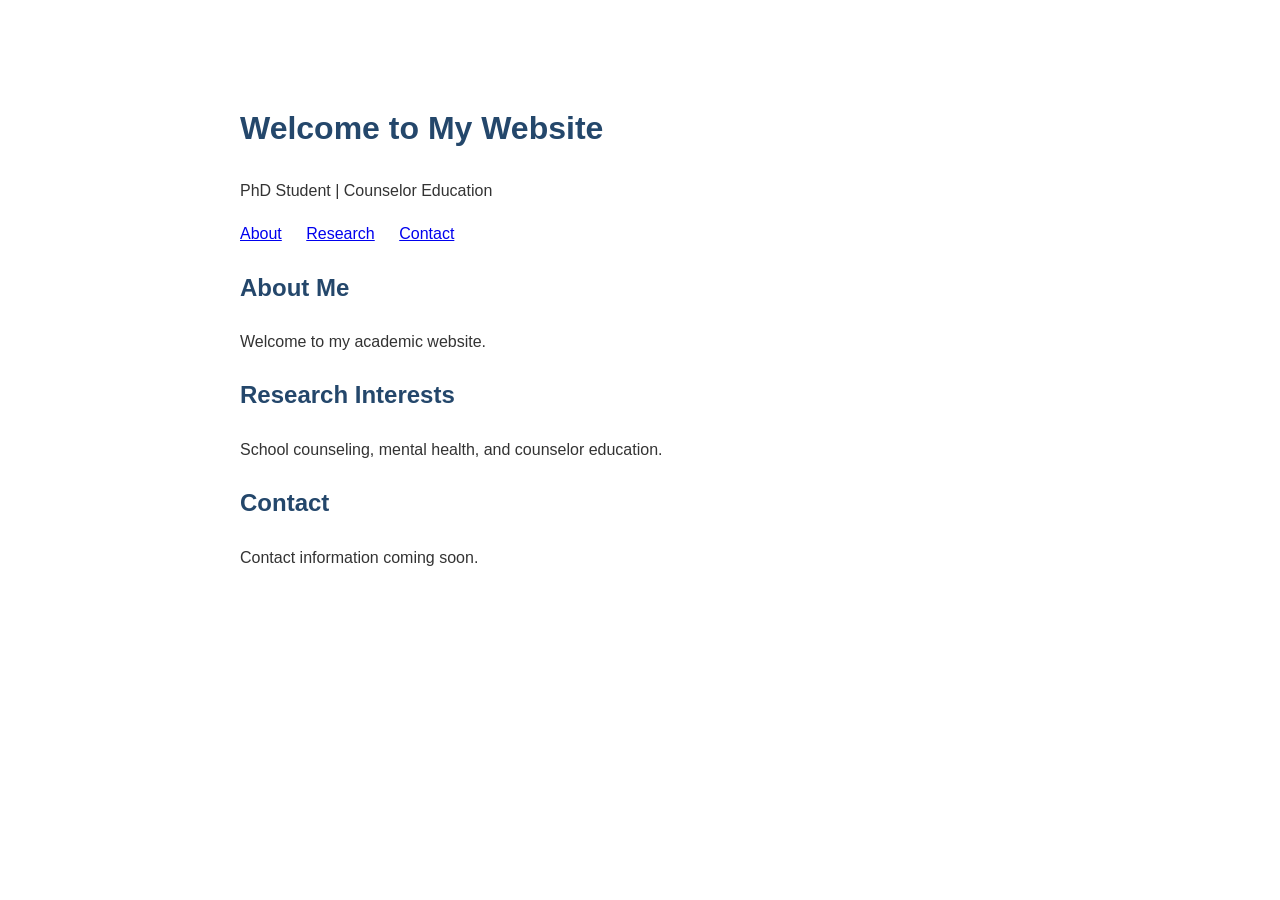
==== index.html @ 7ed2fcdf "Add initial HTML structure for academic website" ====
<!DOCTYPE html>
<html lang="en">
<head>
  <meta charset="UTF-8">
  <meta name="viewport" content="width=device-width, initial-scale=1">
  <title>My Academic Website</title>
  <style>
    body {
      font-family: Arial, sans-serif;
      max-width: 800px;
      margin: 60px auto;
      padding: 20px;
      line-height: 1.7;
      color: #333;
    }
    h1, h2 { color: #24476b; }
    nav a { margin-right: 20px; }
  </style>
</head>
<body>
  <h1>Welcome to My Website</h1>
  <p>PhD Student | Counselor Education</p>

  <nav>
    <a href="#about">About</a>
    <a href="#research">Research</a>
    <a href="#contact">Contact</a>
  </nav>

  <h2 id="about">About Me</h2>
  <p>Welcome to my academic website.</p>

  <h2 id="research">Research Interests</h2>
  <p>School counseling, mental health,
     and counselor education.</p>

  <h2 id="contact">Contact</h2>
  <p>Contact information coming soon.</p>
</body>
</html>
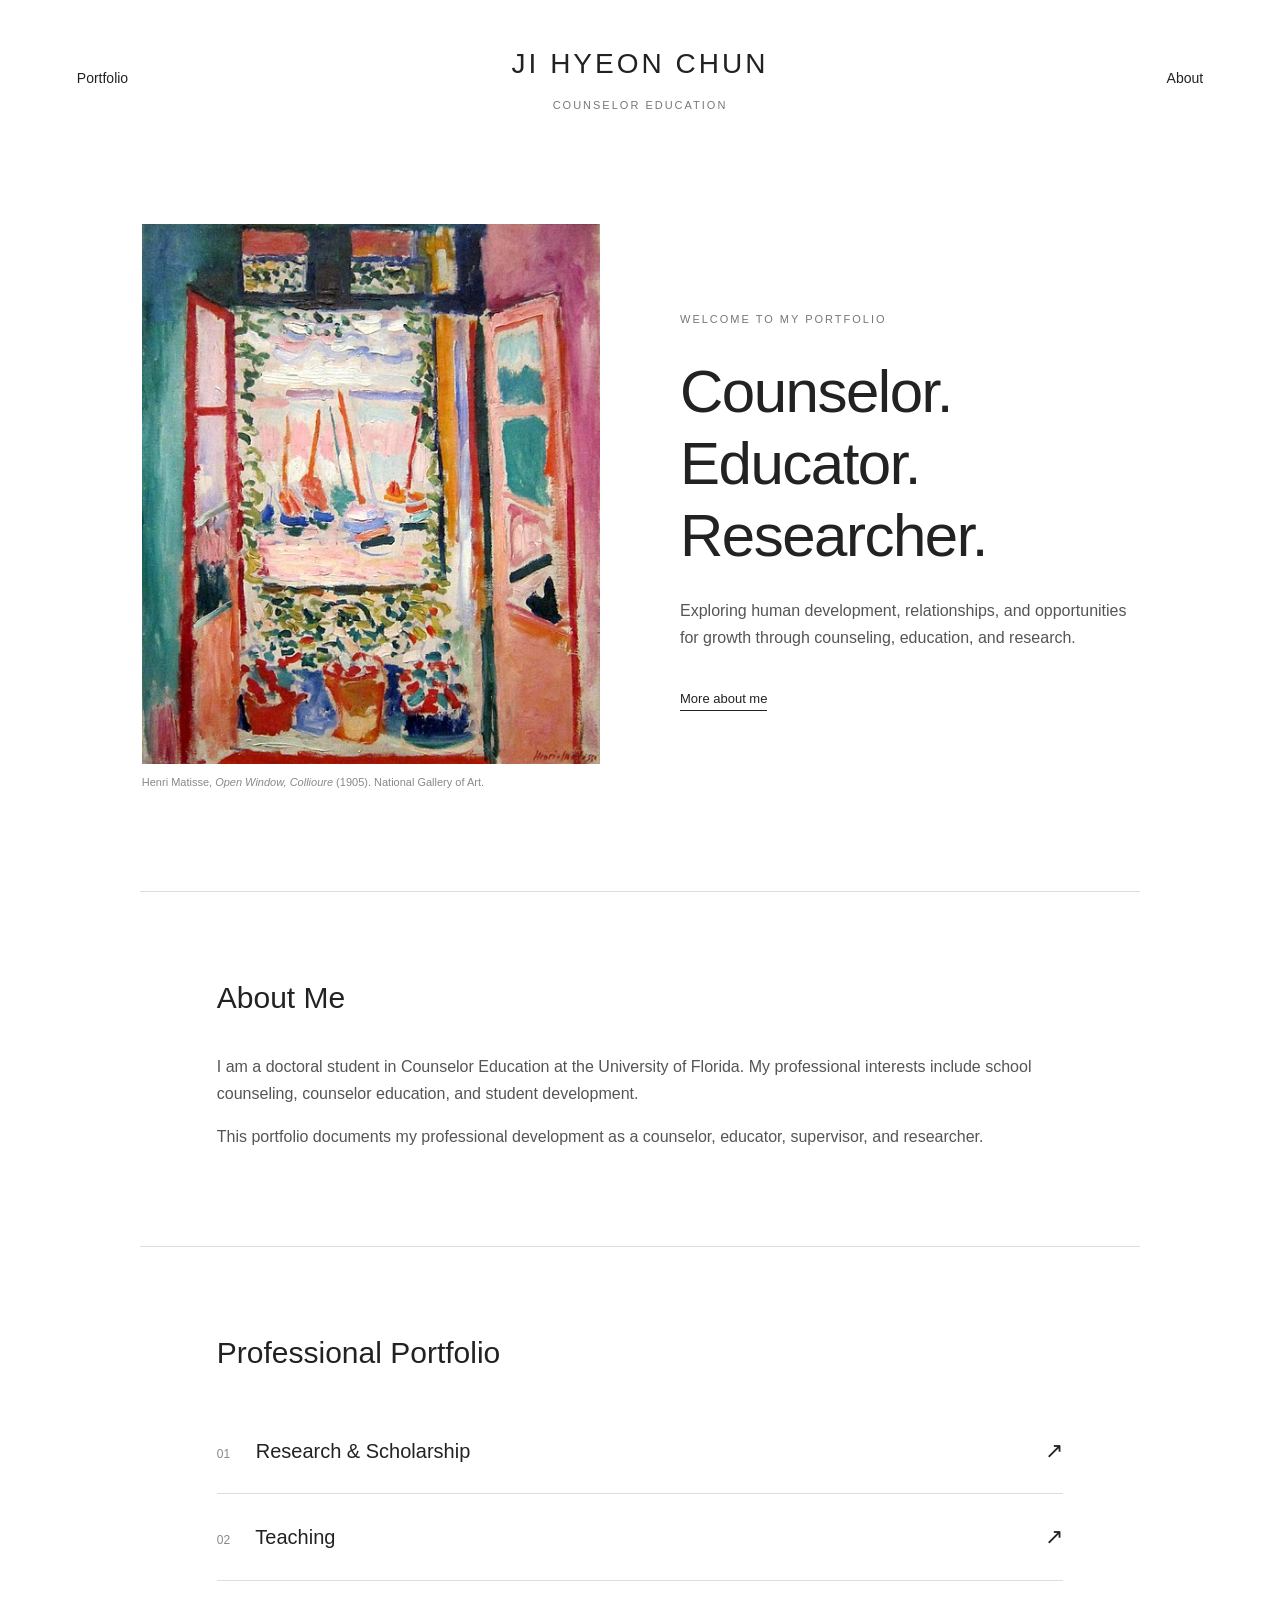
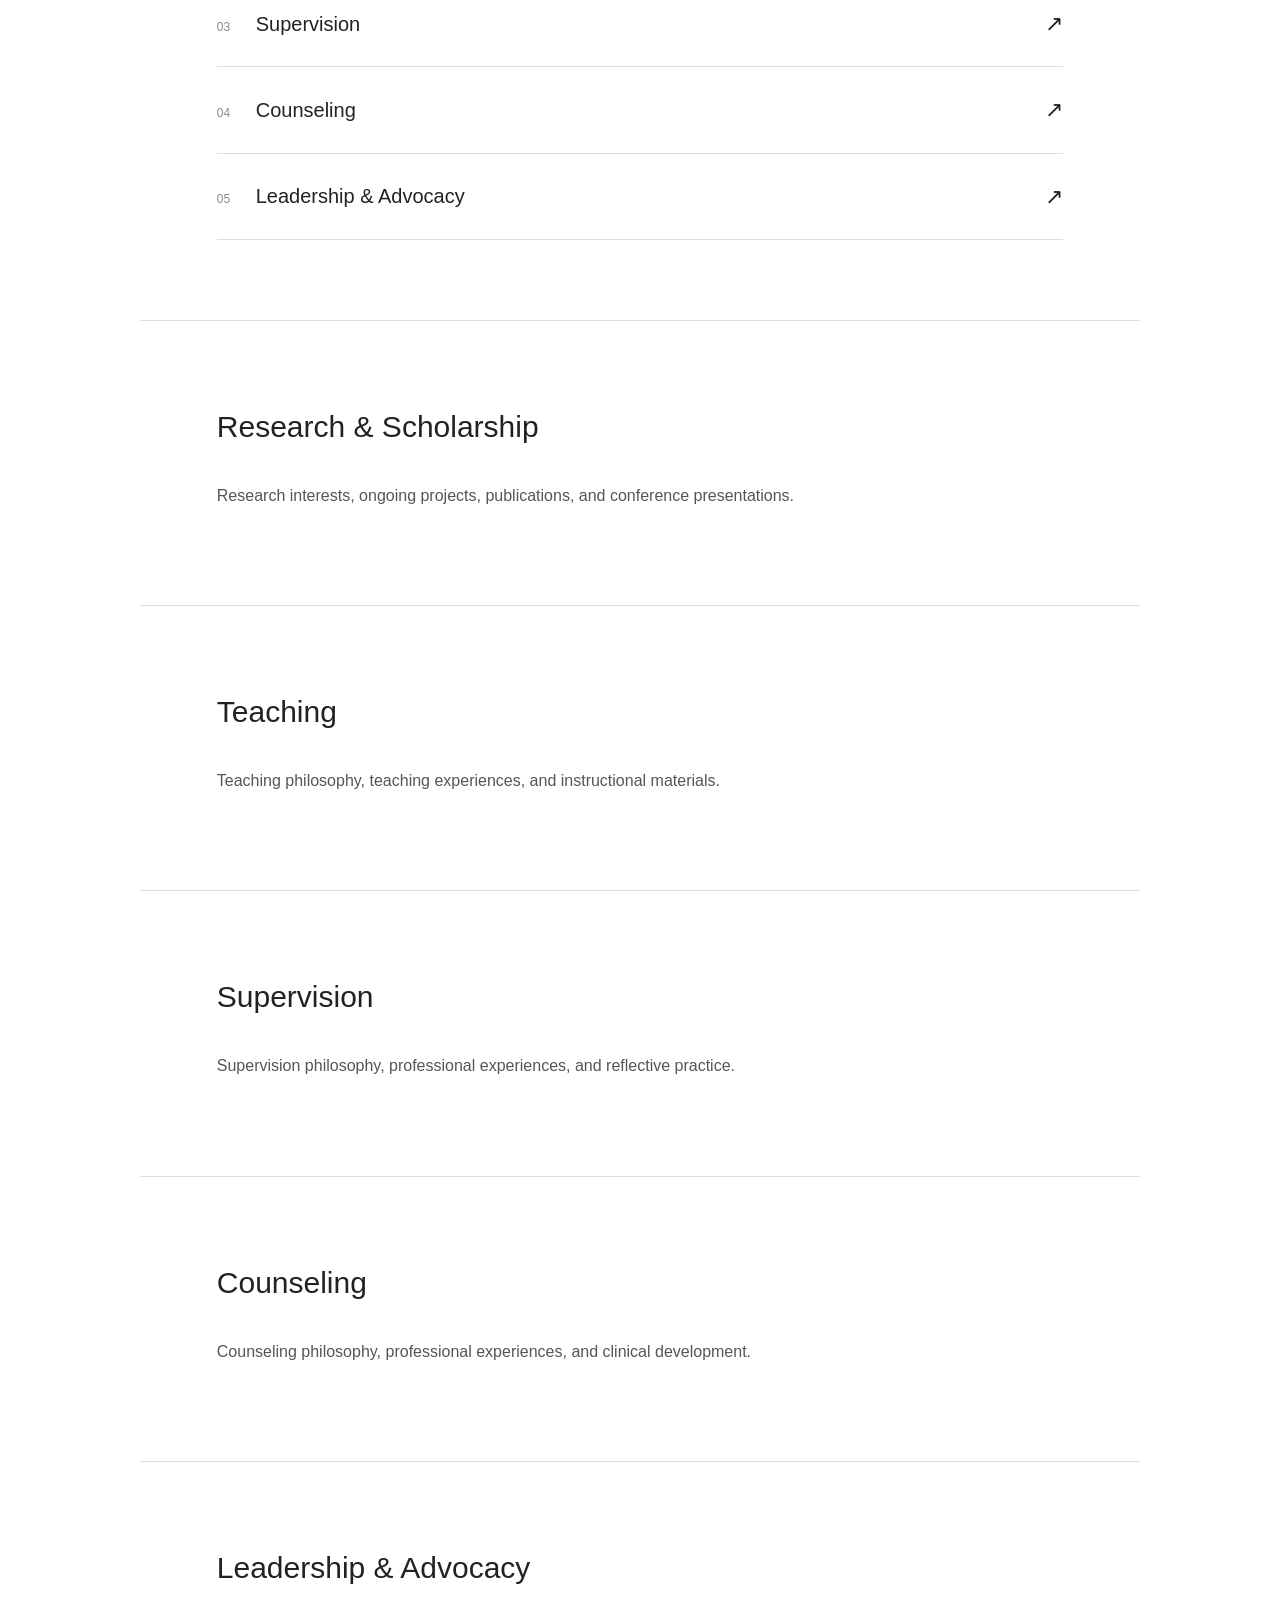
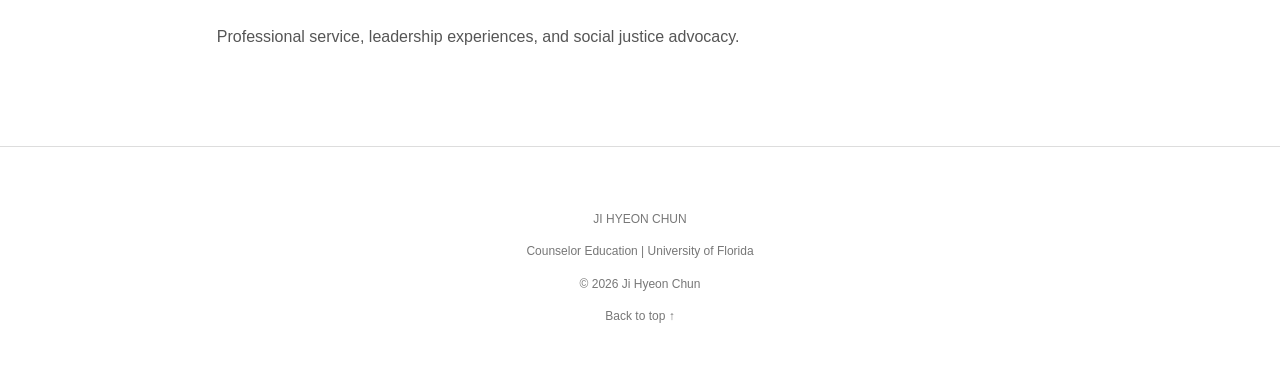
==== commit 50e99e11: "Revise index.html for professional portfolio layout Updated the HTML structure and styles for a prof" ====
--- a/index.html
+++ b/index.html
@@ -2,40 +2,467 @@
 <!DOCTYPE html>
 <html lang="en">
 <head>
-  <meta charset="UTF-8">
-  <meta name="viewport" content="width=device-width, initial-scale=1">
-  <title>My Academic Website</title>
-  <style>
-    body {
-      font-family: Arial, sans-serif;
-      max-width: 800px;
-      margin: 60px auto;
-      padding: 20px;
-      line-height: 1.7;
-      color: #333;
-    }
-    h1, h2 { color: #24476b; }
-    nav a { margin-right: 20px; }
-  </style>
+    <meta charset="UTF-8">
+    <meta name="viewport" content="width=device-width, initial-scale=1.0">
+
+    <title>Ji Hyeon Chun | Professional Portfolio</title>
+
+    <style>
+
+        /* General settings */
+
+        * {
+            box-sizing: border-box;
+        }
+
+        html {
+            scroll-behavior: smooth;
+        }
+
+        body {
+            margin: 0;
+            background-color: #ffffff;
+            color: #222222;
+            font-family: Arial, Helvetica, sans-serif;
+            line-height: 1.7;
+        }
+
+        a {
+            color: inherit;
+            text-decoration: none;
+        }
+
+        a:hover {
+            opacity: 0.6;
+        }
+
+        /* Header */
+
+        header {
+            padding: 40px 6%;
+            display: grid;
+            grid-template-columns: 1fr 3fr 1fr;
+            align-items: center;
+        }
+
+        .site-name {
+            text-align: center;
+        }
+
+        .site-name h1 {
+            font-size: 28px;
+            font-weight: 400;
+            letter-spacing: 3px;
+            margin: 0;
+        }
+
+        .site-name p {
+            font-size: 11px;
+            letter-spacing: 2px;
+            color: #777777;
+            margin: 8px 0 0;
+        }
+
+        .nav-left {
+            text-align: left;
+        }
+
+        .nav-right {
+            text-align: right;
+        }
+
+        header a {
+            font-size: 14px;
+        }
+
+        /* Main introduction */
+
+        .hero {
+            max-width: 1150px;
+            margin: 70px auto 100px;
+            padding: 0 6%;
+            display: grid;
+            grid-template-columns: 1fr 1fr;
+            gap: 80px;
+            align-items: center;
+        }
+
+        .artwork {
+            margin: 0;
+        }
+
+        .artwork img {
+            display: block;
+            width: 100%;
+            height: auto;
+        }
+
+        .art-credit {
+            font-size: 11px;
+            color: #888888;
+            margin-top: 10px;
+            line-height: 1.5;
+        }
+
+        .intro-label {
+            font-size: 11px;
+            letter-spacing: 2px;
+            color: #777777;
+        }
+
+        .hero-text h2 {
+            font-size: clamp(36px, 5vw, 60px);
+            font-weight: 400;
+            line-height: 1.2;
+            letter-spacing: -1.5px;
+            margin: 25px 0;
+        }
+
+        .hero-text p {
+            font-size: 16px;
+            color: #555555;
+        }
+
+        .text-link {
+            display: inline-block;
+            margin-top: 20px;
+            font-size: 13px;
+            border-bottom: 1px solid #222222;
+        }
+
+        /* General sections */
+
+        .section {
+            max-width: 1000px;
+            margin: 0 auto;
+            padding: 80px 6%;
+            border-top: 1px solid #dddddd;
+        }
+
+        .section h2 {
+            font-size: 30px;
+            font-weight: 400;
+            margin-top: 0;
+            margin-bottom: 30px;
+        }
+
+        .section p {
+            font-size: 16px;
+            color: #555555;
+        }
+
+        /* Portfolio navigation */
+
+        .portfolio-item {
+            display: flex;
+            justify-content: space-between;
+            align-items: center;
+            padding: 24px 0;
+            border-bottom: 1px solid #dddddd;
+            font-size: 20px;
+            transition: padding 0.2s;
+        }
+
+        .portfolio-item:hover {
+            padding-left: 12px;
+        }
+
+        .number {
+            font-size: 12px;
+            color: #888888;
+            margin-right: 20px;
+        }
+
+        .arrow {
+            font-size: 22px;
+        }
+
+        /* Footer */
+
+        footer {
+            border-top: 1px solid #dddddd;
+            padding: 50px 6%;
+            text-align: center;
+            font-size: 12px;
+            color: #777777;
+        }
+
+        /* Mobile layout */
+
+        @media (max-width: 700px) {
+
+            header {
+                padding: 25px 5%;
+            }
+
+            .site-name h1 {
+                font-size: 18px;
+                letter-spacing: 1px;
+            }
+
+            .site-name p {
+                font-size: 9px;
+                letter-spacing: 1px;
+            }
+
+            header a {
+                font-size: 12px;
+            }
+
+            .hero {
+                grid-template-columns: 1fr;
+                gap: 35px;
+                margin: 30px auto 60px;
+                padding: 0 8%;
+            }
+
+            .hero-text h2 {
+                font-size: 42px;
+            }
+
+            .section {
+                padding: 50px 8%;
+            }
+
+            .portfolio-item {
+                font-size: 16px;
+            }
+
+        }
+
+    </style>
 </head>
+
 <body>
-  <h1>Welcome to My Website</h1>
-  <p>PhD Student | Counselor Education</p>
-
-  <nav>
-    <a href="#about">About</a>
-    <a href="#research">Research</a>
-    <a href="#contact">Contact</a>
-  </nav>
-
-  <h2 id="about">About Me</h2>
-  <p>Welcome to my academic website.</p>
-
-  <h2 id="research">Research Interests</h2>
-  <p>School counseling, mental health,
-     and counselor education.</p>
-
-  <h2 id="contact">Contact</h2>
-  <p>Contact information coming soon.</p>
+
+    <!-- Header -->
+
+    <header>
+
+        <nav class="nav-left">
+            <a href="#portfolio">Portfolio</a>
+        </nav>
+
+        <div class="site-name">
+            <h1>JI HYEON CHUN</h1>
+            <p>COUNSELOR EDUCATION</p>
+        </div>
+
+        <nav class="nav-right">
+            <a href="#about">About</a>
+        </nav>
+
+    </header>
+
+
+    <!-- Main introduction -->
+
+    <main>
+
+        <section class="hero">
+
+            <figure class="artwork">
+
+                <img
+                    src="cover.jpg"
+                    alt="Open Window, Collioure by Henri Matisse"
+                >
+
+                <figcaption class="art-credit">
+                    Henri Matisse,
+                    <i>Open Window, Collioure</i> (1905).
+                    National Gallery of Art.
+                </figcaption>
+
+            </figure>
+
+            <div class="hero-text">
+
+                <span class="intro-label">
+                    WELCOME TO MY PORTFOLIO
+                </span>
+
+                <h2>
+                    Counselor.<br>
+                    Educator.<br>
+                    Researcher.
+                </h2>
+
+                <p>
+                    Exploring human development,
+                    relationships, and opportunities
+                    for growth through counseling,
+                    education, and research.
+                </p>
+
+                <a class="text-link" href="#about">
+                    More about me
+                </a>
+
+            </div>
+
+        </section>
+
+
+        <!-- About -->
+
+        <section class="section" id="about">
+
+            <h2>About Me</h2>
+
+            <p>
+                I am a doctoral student in Counselor
+                Education at the University of Florida.
+                My professional interests include school
+                counseling, counselor education, and
+                student development.
+            </p>
+
+            <p>
+                This portfolio documents my professional
+                development as a counselor, educator,
+                supervisor, and researcher.
+            </p>
+
+        </section>
+
+
+        <!-- Portfolio menu -->
+
+        <section class="section" id="portfolio">
+
+            <h2>Professional Portfolio</h2>
+
+            <a class="portfolio-item" href="#research">
+                <span>
+                    <span class="number">01</span>
+                    Research &amp; Scholarship
+                </span>
+                <span class="arrow">↗</span>
+            </a>
+
+            <a class="portfolio-item" href="#teaching">
+                <span>
+                    <span class="number">02</span>
+                    Teaching
+                </span>
+                <span class="arrow">↗</span>
+            </a>
+
+            <a class="portfolio-item" href="#supervision">
+                <span>
+                    <span class="number">03</span>
+                    Supervision
+                </span>
+                <span class="arrow">↗</span>
+            </a>
+
+            <a class="portfolio-item" href="#counseling">
+                <span>
+                    <span class="number">04</span>
+                    Counseling
+                </span>
+                <span class="arrow">↗</span>
+            </a>
+
+            <a class="portfolio-item" href="#leadership">
+                <span>
+                    <span class="number">05</span>
+                    Leadership &amp; Advocacy
+                </span>
+                <span class="arrow">↗</span>
+            </a>
+
+        </section>
+
+
+        <!-- Research -->
+
+        <section class="section" id="research">
+
+            <h2>Research &amp; Scholarship</h2>
+
+            <p>
+                Research interests, ongoing projects,
+                publications, and conference presentations.
+            </p>
+
+        </section>
+
+
+        <!-- Teaching -->
+
+        <section class="section" id="teaching">
+
+            <h2>Teaching</h2>
+
+            <p>
+                Teaching philosophy, teaching experiences,
+                and instructional materials.
+            </p>
+
+        </section>
+
+
+        <!-- Supervision -->
+
+        <section class="section" id="supervision">
+
+            <h2>Supervision</h2>
+
+            <p>
+                Supervision philosophy, professional
+                experiences, and reflective practice.
+            </p>
+
+        </section>
+
+
+        <!-- Counseling -->
+
+        <section class="section" id="counseling">
+
+            <h2>Counseling</h2>
+
+            <p>
+                Counseling philosophy, professional
+                experiences, and clinical development.
+            </p>
+
+        </section>
+
+
+        <!-- Leadership and Advocacy -->
+
+        <section class="section" id="leadership">
+
+            <h2>Leadership &amp; Advocacy</h2>
+
+            <p>
+                Professional service, leadership experiences,
+                and social justice advocacy.
+            </p>
+
+        </section>
+
+    </main>
+
+
+    <!-- Footer -->
+
+    <footer>
+
+        <p>JI HYEON CHUN</p>
+
+        <p>
+            Counselor Education | University of Florida
+        </p>
+
+        <p>&copy; 2026 Ji Hyeon Chun</p>
+
+        <a href="#">Back to top ↑</a>
+
+    </footer>
+
 </body>
 </html>
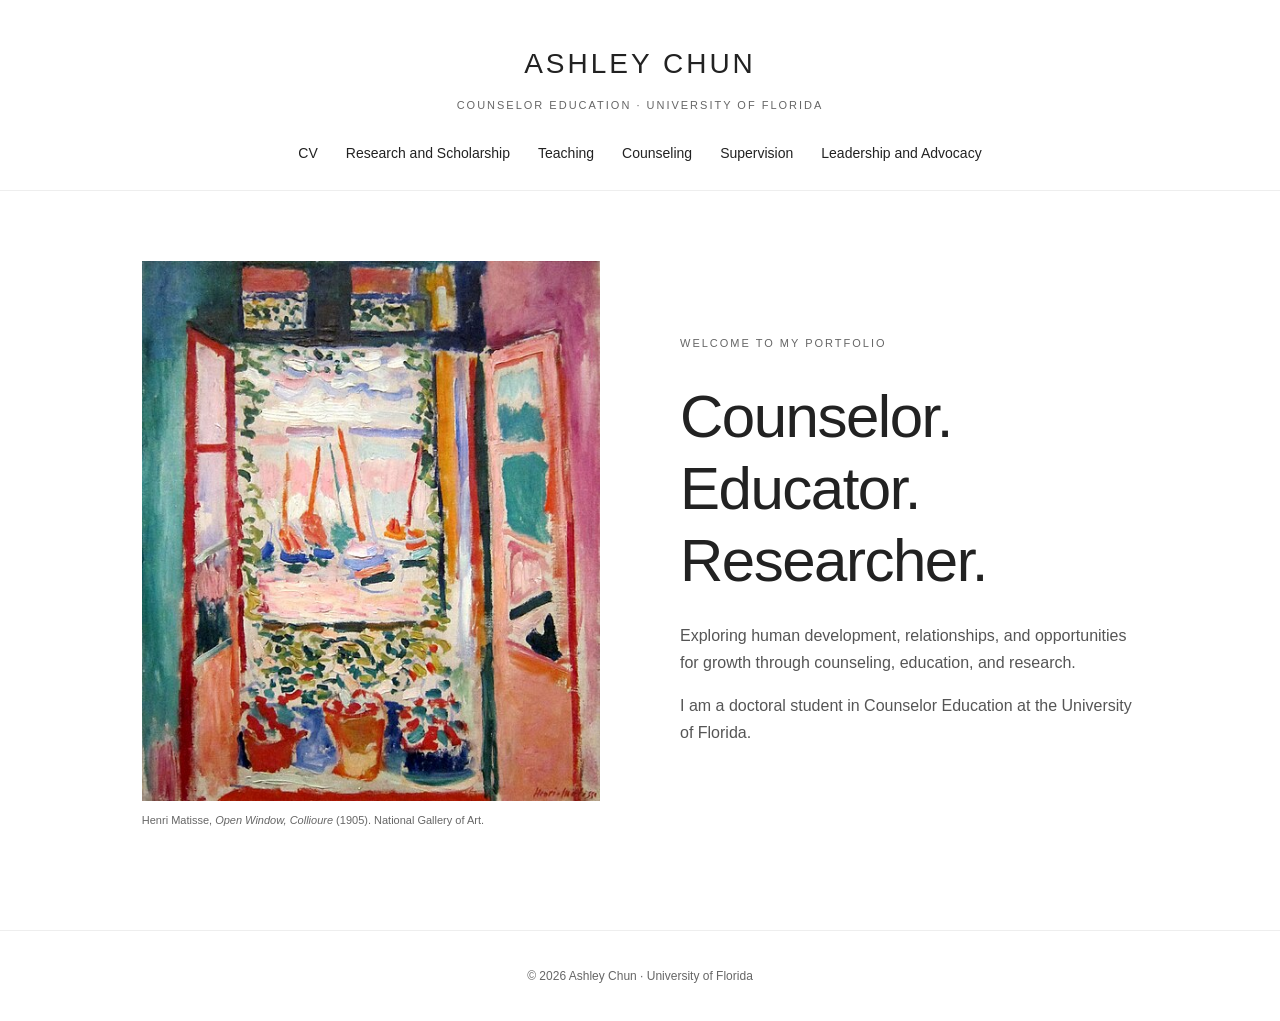
==== commit c0306f8c: "Add files via upload" ====
--- a/index.html
+++ b/index.html
@@ -1,468 +1,10 @@
-
 <!DOCTYPE html>
-<html lang="en">
-<head>
-    <meta charset="UTF-8">
-    <meta name="viewport" content="width=device-width, initial-scale=1.0">
-
-    <title>Ji Hyeon Chun | Professional Portfolio</title>
-
-    <style>
-
-        /* General settings */
-
-        * {
-            box-sizing: border-box;
-        }
-
-        html {
-            scroll-behavior: smooth;
-        }
-
-        body {
-            margin: 0;
-            background-color: #ffffff;
-            color: #222222;
-            font-family: Arial, Helvetica, sans-serif;
-            line-height: 1.7;
-        }
-
-        a {
-            color: inherit;
-            text-decoration: none;
-        }
-
-        a:hover {
-            opacity: 0.6;
-        }
-
-        /* Header */
-
-        header {
-            padding: 40px 6%;
-            display: grid;
-            grid-template-columns: 1fr 3fr 1fr;
-            align-items: center;
-        }
-
-        .site-name {
-            text-align: center;
-        }
-
-        .site-name h1 {
-            font-size: 28px;
-            font-weight: 400;
-            letter-spacing: 3px;
-            margin: 0;
-        }
-
-        .site-name p {
-            font-size: 11px;
-            letter-spacing: 2px;
-            color: #777777;
-            margin: 8px 0 0;
-        }
-
-        .nav-left {
-            text-align: left;
-        }
-
-        .nav-right {
-            text-align: right;
-        }
-
-        header a {
-            font-size: 14px;
-        }
-
-        /* Main introduction */
-
-        .hero {
-            max-width: 1150px;
-            margin: 70px auto 100px;
-            padding: 0 6%;
-            display: grid;
-            grid-template-columns: 1fr 1fr;
-            gap: 80px;
-            align-items: center;
-        }
-
-        .artwork {
-            margin: 0;
-        }
-
-        .artwork img {
-            display: block;
-            width: 100%;
-            height: auto;
-        }
-
-        .art-credit {
-            font-size: 11px;
-            color: #888888;
-            margin-top: 10px;
-            line-height: 1.5;
-        }
-
-        .intro-label {
-            font-size: 11px;
-            letter-spacing: 2px;
-            color: #777777;
-        }
-
-        .hero-text h2 {
-            font-size: clamp(36px, 5vw, 60px);
-            font-weight: 400;
-            line-height: 1.2;
-            letter-spacing: -1.5px;
-            margin: 25px 0;
-        }
-
-        .hero-text p {
-            font-size: 16px;
-            color: #555555;
-        }
-
-        .text-link {
-            display: inline-block;
-            margin-top: 20px;
-            font-size: 13px;
-            border-bottom: 1px solid #222222;
-        }
-
-        /* General sections */
-
-        .section {
-            max-width: 1000px;
-            margin: 0 auto;
-            padding: 80px 6%;
-            border-top: 1px solid #dddddd;
-        }
-
-        .section h2 {
-            font-size: 30px;
-            font-weight: 400;
-            margin-top: 0;
-            margin-bottom: 30px;
-        }
-
-        .section p {
-            font-size: 16px;
-            color: #555555;
-        }
-
-        /* Portfolio navigation */
-
-        .portfolio-item {
-            display: flex;
-            justify-content: space-between;
-            align-items: center;
-            padding: 24px 0;
-            border-bottom: 1px solid #dddddd;
-            font-size: 20px;
-            transition: padding 0.2s;
-        }
-
-        .portfolio-item:hover {
-            padding-left: 12px;
-        }
-
-        .number {
-            font-size: 12px;
-            color: #888888;
-            margin-right: 20px;
-        }
-
-        .arrow {
-            font-size: 22px;
-        }
-
-        /* Footer */
-
-        footer {
-            border-top: 1px solid #dddddd;
-            padding: 50px 6%;
-            text-align: center;
-            font-size: 12px;
-            color: #777777;
-        }
-
-        /* Mobile layout */
-
-        @media (max-width: 700px) {
-
-            header {
-                padding: 25px 5%;
-            }
-
-            .site-name h1 {
-                font-size: 18px;
-                letter-spacing: 1px;
-            }
-
-            .site-name p {
-                font-size: 9px;
-                letter-spacing: 1px;
-            }
-
-            header a {
-                font-size: 12px;
-            }
-
-            .hero {
-                grid-template-columns: 1fr;
-                gap: 35px;
-                margin: 30px auto 60px;
-                padding: 0 8%;
-            }
-
-            .hero-text h2 {
-                font-size: 42px;
-            }
-
-            .section {
-                padding: 50px 8%;
-            }
-
-            .portfolio-item {
-                font-size: 16px;
-            }
-
-        }
-
-    </style>
-</head>
-
-<body>
-
-    <!-- Header -->
-
-    <header>
-
-        <nav class="nav-left">
-            <a href="#portfolio">Portfolio</a>
-        </nav>
-
-        <div class="site-name">
-            <h1>JI HYEON CHUN</h1>
-            <p>COUNSELOR EDUCATION</p>
-        </div>
-
-        <nav class="nav-right">
-            <a href="#about">About</a>
-        </nav>
-
-    </header>
-
-
-    <!-- Main introduction -->
-
-    <main>
-
-        <section class="hero">
-
-            <figure class="artwork">
-
-                <img
-                    src="cover.jpg"
-                    alt="Open Window, Collioure by Henri Matisse"
-                >
-
-                <figcaption class="art-credit">
-                    Henri Matisse,
-                    <i>Open Window, Collioure</i> (1905).
-                    National Gallery of Art.
-                </figcaption>
-
-            </figure>
-
-            <div class="hero-text">
-
-                <span class="intro-label">
-                    WELCOME TO MY PORTFOLIO
-                </span>
-
-                <h2>
-                    Counselor.<br>
-                    Educator.<br>
-                    Researcher.
-                </h2>
-
-                <p>
-                    Exploring human development,
-                    relationships, and opportunities
-                    for growth through counseling,
-                    education, and research.
-                </p>
-
-                <a class="text-link" href="#about">
-                    More about me
-                </a>
-
-            </div>
-
-        </section>
-
-
-        <!-- About -->
-
-        <section class="section" id="about">
-
-            <h2>About Me</h2>
-
-            <p>
-                I am a doctoral student in Counselor
-                Education at the University of Florida.
-                My professional interests include school
-                counseling, counselor education, and
-                student development.
-            </p>
-
-            <p>
-                This portfolio documents my professional
-                development as a counselor, educator,
-                supervisor, and researcher.
-            </p>
-
-        </section>
-
-
-        <!-- Portfolio menu -->
-
-        <section class="section" id="portfolio">
-
-            <h2>Professional Portfolio</h2>
-
-            <a class="portfolio-item" href="#research">
-                <span>
-                    <span class="number">01</span>
-                    Research &amp; Scholarship
-                </span>
-                <span class="arrow">↗</span>
-            </a>
-
-            <a class="portfolio-item" href="#teaching">
-                <span>
-                    <span class="number">02</span>
-                    Teaching
-                </span>
-                <span class="arrow">↗</span>
-            </a>
-
-            <a class="portfolio-item" href="#supervision">
-                <span>
-                    <span class="number">03</span>
-                    Supervision
-                </span>
-                <span class="arrow">↗</span>
-            </a>
-
-            <a class="portfolio-item" href="#counseling">
-                <span>
-                    <span class="number">04</span>
-                    Counseling
-                </span>
-                <span class="arrow">↗</span>
-            </a>
-
-            <a class="portfolio-item" href="#leadership">
-                <span>
-                    <span class="number">05</span>
-                    Leadership &amp; Advocacy
-                </span>
-                <span class="arrow">↗</span>
-            </a>
-
-        </section>
-
-
-        <!-- Research -->
-
-        <section class="section" id="research">
-
-            <h2>Research &amp; Scholarship</h2>
-
-            <p>
-                Research interests, ongoing projects,
-                publications, and conference presentations.
-            </p>
-
-        </section>
-
-
-        <!-- Teaching -->
-
-        <section class="section" id="teaching">
-
-            <h2>Teaching</h2>
-
-            <p>
-                Teaching philosophy, teaching experiences,
-                and instructional materials.
-            </p>
-
-        </section>
-
-
-        <!-- Supervision -->
-
-        <section class="section" id="supervision">
-
-            <h2>Supervision</h2>
-
-            <p>
-                Supervision philosophy, professional
-                experiences, and reflective practice.
-            </p>
-
-        </section>
-
-
-        <!-- Counseling -->
-
-        <section class="section" id="counseling">
-
-            <h2>Counseling</h2>
-
-            <p>
-                Counseling philosophy, professional
-                experiences, and clinical development.
-            </p>
-
-        </section>
-
-
-        <!-- Leadership and Advocacy -->
-
-        <section class="section" id="leadership">
-
-            <h2>Leadership &amp; Advocacy</h2>
-
-            <p>
-                Professional service, leadership experiences,
-                and social justice advocacy.
-            </p>
-
-        </section>
-
-    </main>
-
-
-    <!-- Footer -->
-
-    <footer>
-
-        <p>JI HYEON CHUN</p>
-
-        <p>
-            Counselor Education | University of Florida
-        </p>
-
-        <p>&copy; 2026 Ji Hyeon Chun</p>
-
-        <a href="#">Back to top ↑</a>
-
-    </footer>
-
-</body>
-</html>
+<html lang="en"><head><meta charset="UTF-8"><meta name="viewport" content="width=device-width, initial-scale=1.0"><title>Home | Ashley Chun</title><link rel="stylesheet" href="style.css"></head><body>
+<header><p class="site-name"><a href="index.html">ASHLEY CHUN</a></p><p class="subtitle">COUNSELOR EDUCATION · UNIVERSITY OF FLORIDA</p><nav aria-label="Main navigation"><a href="cv.html">CV</a>
+<a href="research.html">Research and Scholarship</a>
+<a href="teaching.html">Teaching</a>
+<a href="counseling.html">Counseling</a>
+<a href="supervision.html">Supervision</a>
+<a href="leadership.html">Leadership and Advocacy</a></nav></header>
+<main class="hero"><figure><img src="cover.jpg" alt="Open Window, Collioure by Henri Matisse"><figcaption>Henri Matisse, <i>Open Window, Collioure</i> (1905). National Gallery of Art.</figcaption></figure><div><span class="intro-label">WELCOME TO MY PORTFOLIO</span><h2>Counselor.<br>Educator.<br>Researcher.</h2><p>Exploring human development, relationships, and opportunities for growth through counseling, education, and research.</p><p>I am a doctoral student in Counselor Education at the University of Florida.</p></div></main>
+<footer>© 2026 Ashley Chun · University of Florida</footer></body></html>
--- a/style.css
+++ b/style.css
@@ -0,0 +1 @@
+*{box-sizing:border-box}body{margin:0;background:#fff;color:#222;font-family:Arial,Helvetica,sans-serif;line-height:1.7}a{color:inherit;text-decoration:none}a:hover{text-decoration:underline}header{text-align:center;padding:40px 5% 24px}.site-name{font-size:28px;font-weight:400;letter-spacing:3px;margin:0}.subtitle{font-size:11px;letter-spacing:2px;color:#666;margin:8px 0 28px}nav{display:flex;justify-content:center;flex-wrap:wrap;gap:12px 28px;font-size:14px}nav a[aria-current=page]{border-bottom:1px solid #222}header{border-bottom:1px solid #eee}.hero{max-width:1150px;margin:70px auto 100px;padding:0 6%;display:grid;grid-template-columns:1fr 1fr;gap:80px;align-items:center}figure{margin:0}figure img{display:block;width:100%;height:auto}figcaption{font-size:11px;color:#666;margin-top:10px}.intro-label{font-size:11px;letter-spacing:2px;color:#666}.hero h2{font-size:clamp(36px,5vw,60px);font-weight:400;line-height:1.2;letter-spacing:-1.5px;margin:25px 0}.hero p,.page p{color:#555}.page{max-width:1000px;min-height:55vh;margin:auto;padding:65px 6% 100px}.page h1{font-size:36px;font-weight:400}.page h2{font-size:23px;font-weight:400;margin-top:45px;border-bottom:1px solid #ddd;padding-bottom:12px}footer{border-top:1px solid #eee;padding:35px 6%;text-align:center;font-size:12px;color:#666}@media(max-width:700px){header{padding:25px 5%}.site-name{font-size:23px}nav{font-size:12px;gap:10px 18px}.hero{grid-template-columns:1fr;gap:35px;margin:35px auto 60px;padding:0 8%}.page{padding:35px 8% 60px}}
